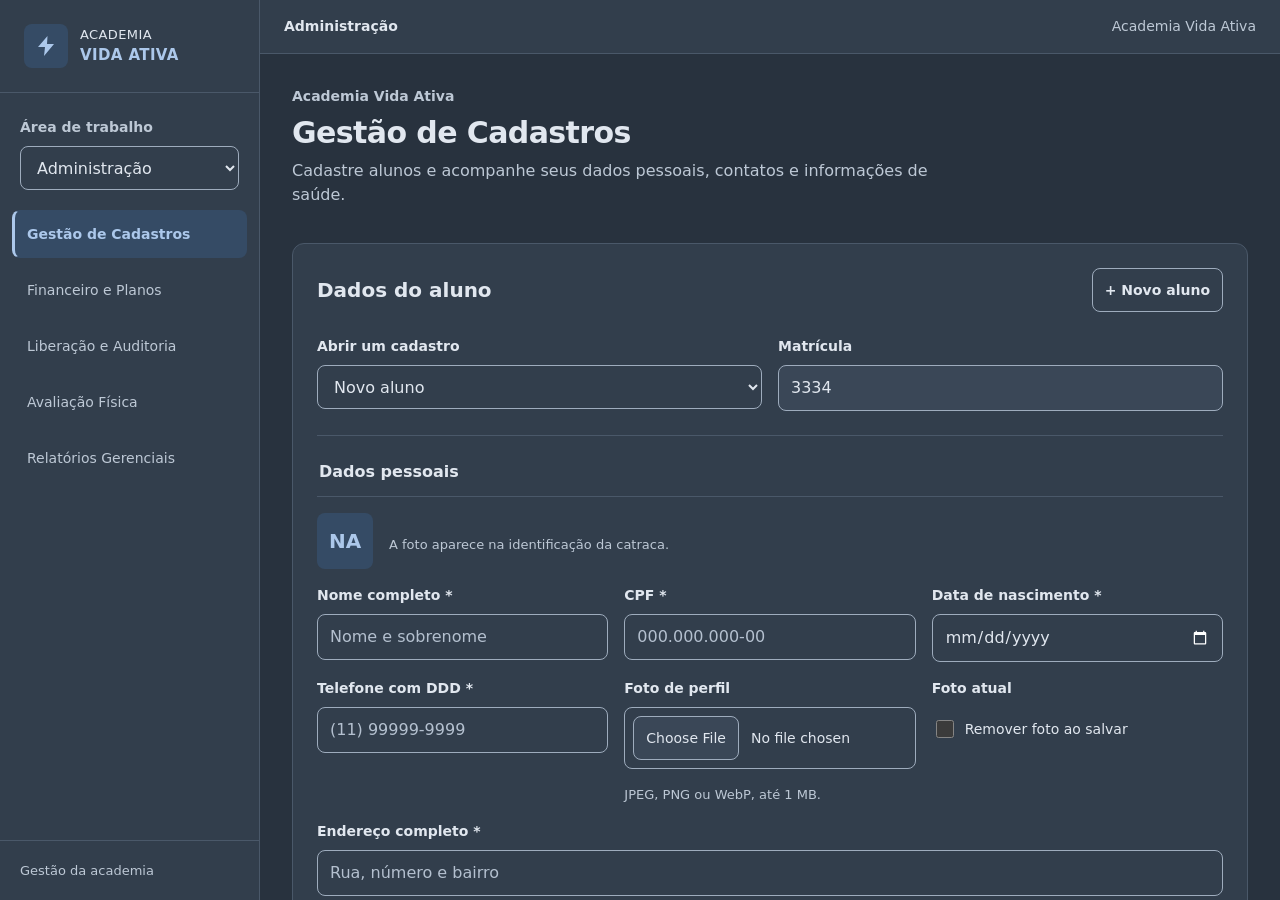
==== index.html @ 11cb891c "Publica projeto Academia Vida Ativa" ====
<!DOCTYPE html>
<html lang="pt-BR">
<head><meta charset="UTF-8"><meta name="viewport" content="width=device-width, initial-scale=1"><meta name="theme-color" content="#28323E"><title>Academia Vida Ativa</title><link rel="stylesheet" href="style.css"></head>
<body>
<a class="skip-link" href="#conteudo">Ir para o módulo</a>
<div class="shell">
<aside class="sidebar">
 <div class="brand"><span class="brand-mark" aria-hidden="true"><svg viewBox="0 0 24 24" focusable="false"><path d="M13.5 2 4 13h7l-1 9 10-12h-7l.5-8Z"/></svg></span><div>ACADEMIA<br><strong>VIDA ATIVA</strong></div></div>
 <div class="profile"><label for="perfil">Área de trabalho</label><select id="perfil"><option value="admin">Administração</option><option value="portaria">Portaria</option></select></div>
 <nav class="sidebar-nav" aria-label="Módulos da academia"><ul>
 <li class="item-admin"><a href="modulos/mod01-cadastros/index.html" target="conteudo" class="nav-link"><span>Gestão de Cadastros</span></a></li>
 <li class="item-admin"><a href="modulos/modulo%202/index.html" target="conteudo" class="nav-link"><span>Financeiro e Planos</span></a></li>
 <li class="item-portaria"><a href="modulos/mod03-catraca/index.html" target="conteudo" class="nav-link"><span>Controle de Catraca</span></a></li>
 <li class="item-admin"><a href="modulos/mod04-auditoria/index.html" target="conteudo" class="nav-link"><span>Liberação e Auditoria</span></a></li>
 <li class="item-admin"><a href="modulos/Modulo%205/index.html" target="conteudo" class="nav-link"><span>Avaliação Física</span></a></li>
 <li class="item-admin"><a href="modulos/mod06-relatorios/index.html" target="conteudo" class="nav-link"><span>Relatórios Gerenciais</span></a></li>
 </ul></nav>
 <div class="sidebar-footer"><p>Gestão da academia</p></div>
</aside>
<main class="content">
 <header class="workspace-bar"><strong id="workspace-name">Administração</strong><span>Academia Vida Ativa</span></header>
 <iframe id="conteudo" name="conteudo" title="Gestão de Cadastros" src="modulos/mod01-cadastros/index.html"></iframe>
 <p id="shell-feedback" class="shell-feedback" role="status" aria-live="polite"></p>
</main>
</div>
<script src="assets/demo.js"></script><script src="main.js"></script>
</body></html>
---- style.css ----
@import url("assets/app.css");
html, body { height: 100%; overflow: hidden; }
.shell { height: 100vh; height: 100dvh; display: grid; grid-template-columns: 260px minmax(0, 1fr); }
.sidebar { background: var(--surface); border-right: 1px solid var(--border); display: flex; flex-direction: column; min-height: 0; }
.brand { display: flex; align-items: center; gap: 12px; padding: 24px; font-size: 13px; line-height: 1.4; letter-spacing: .03em; border-bottom: 1px solid var(--border); font-weight: 500; }
.brand strong { color: var(--accent); font-size: 15px; font-weight: 600; }
.brand-mark { display: grid; place-items: center; background: var(--accent-soft); color: var(--accent); width: 44px; height: 44px; flex-shrink: 0; border-radius: 8px; }
.brand-mark svg { width: 24px; height: 24px; fill: currentColor; }
.profile { padding: 24px 20px 8px; }
.profile label { display: block; color: var(--muted); margin-bottom: 8px; font-size: 14px; }
.sidebar-nav { padding: 12px; overflow-y: auto; flex: 1; }
.sidebar-nav ul { list-style: none; margin: 0; padding: 0; display: flex; flex-direction: column; gap: 8px; }
.nav-link { display: flex; align-items: center; gap: 12px; padding: 12px; color: var(--muted); border-radius: 8px; text-decoration: none; font-size: 14px; min-height: 48px; border: 1px solid transparent; border-left: 3px solid transparent; scroll-margin-inline: 8px; }
.nav-link:hover { background: var(--surface-soft); color: var(--text); }
.nav-link.active { background: var(--accent-soft); color: var(--accent); border-left-color: var(--accent); font-weight: 600; }
.sidebar-footer { padding: 20px; border-top: 1px solid var(--border); }
.sidebar-footer p { font-size: 13px; color: var(--muted); margin: 0; }
.content { display: flex; flex-direction: column; min-width: 0; min-height: 0; }
.workspace-bar { display: flex; justify-content: space-between; align-items: center; gap: 16px; border-bottom: 1px solid var(--border); padding: 16px 24px; background: var(--surface); font-size: 14px; }
.workspace-bar strong { font-weight: 600; }
.workspace-bar > span { color: var(--muted); }
iframe { width: 100%; border: 0; flex: 1; min-height: 0; background: var(--bg); }
.shell-feedback { font-size: 14px; margin: 0; padding: 0 20px; }
.shell-feedback:not(:empty) { padding: 12px 20px; border-top: 1px solid var(--red-border); color: var(--red); background: var(--red-soft); }
.skip-link { position: fixed; left: 16px; top: -100px; z-index: 20; background: var(--accent); color: var(--on-accent); padding: 12px 16px; border-radius: 8px; }
.skip-link:focus { top: 12px; }
@media(max-width:850px) {
  .shell { grid-template-columns: 220px minmax(0, 1fr); }
  .brand { padding: 24px 16px; }
  .profile { padding: 16px 12px 8px; }
  .sidebar-nav { padding: 8px; }
}
@media(max-width:760px) {
  .shell { grid-template-columns: minmax(0, 1fr); grid-template-rows: auto minmax(0, 1fr); }
  .sidebar { display: grid; grid-template-columns: minmax(0, 1fr) 145px; border-right: 0; border-bottom: 1px solid var(--border); }
  .brand { padding: 16px; border: 0; gap: 8px; }
  .brand-mark { width: 32px; height: 32px; }
  .brand-mark svg { width: 20px; height: 20px; }
  .profile { padding: 12px 12px 12px 0; }
  .profile label { margin-bottom: 4px; }
  .profile select { padding: 8px; font-size: 14px; }
  .sidebar-nav { grid-column: 1 / -1; padding: 0 8px 12px; overflow-x: auto; }
  .sidebar-nav ul { flex-direction: row; width: max-content; gap: 8px; }
  .nav-link { padding: 10px 12px; min-height: 44px; white-space: nowrap; border-color: var(--border); }
  .nav-link.active { border-left-color: var(--accent); }
  .sidebar-footer { display: none; }
  .workspace-bar { padding: 12px 16px; gap: 8px; }
}
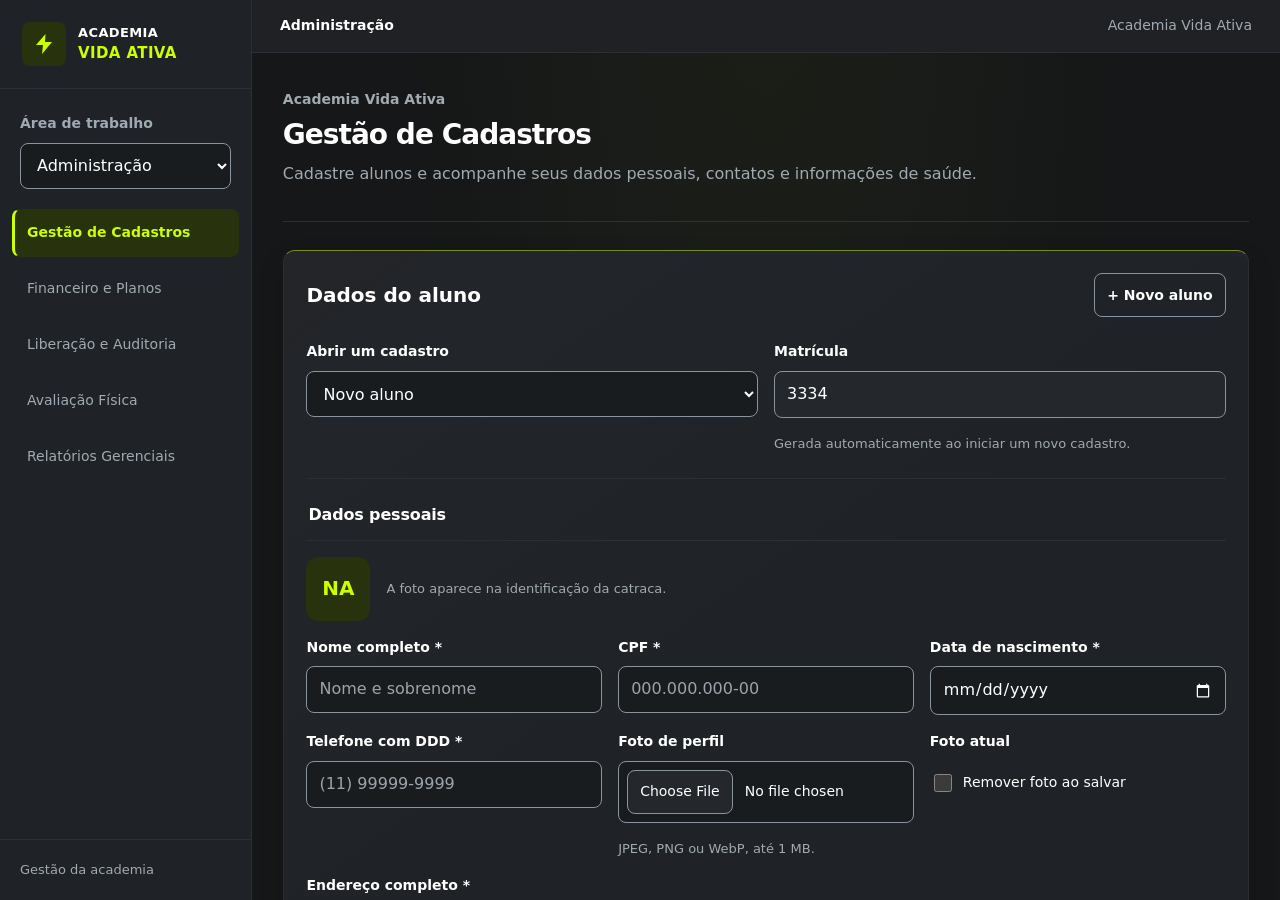
==== commit 63141ab8: "feat(ui): aplica identidade Carbono e Neon" ====
--- a/index.html
+++ b/index.html
@@ -1,13 +1,15 @@
 <!DOCTYPE html>
 <html lang="pt-BR">
-<head><meta charset="UTF-8"><meta name="viewport" content="width=device-width, initial-scale=1"><meta name="theme-color" content="#28323E"><title>Academia Vida Ativa</title><link rel="stylesheet" href="style.css"></head>
+<head><meta charset="UTF-8"><meta name="viewport" content="width=device-width, initial-scale=1"><meta name="theme-color" content="#151718"><title>Academia Vida Ativa</title><link rel="stylesheet" href="style.css"></head>
 <body>
 <a class="skip-link" href="#conteudo">Ir para o módulo</a>
 <div class="shell">
 <aside class="sidebar">
  <div class="brand"><span class="brand-mark" aria-hidden="true"><svg viewBox="0 0 24 24" focusable="false"><path d="M13.5 2 4 13h7l-1 9 10-12h-7l.5-8Z"/></svg></span><div>ACADEMIA<br><strong>VIDA ATIVA</strong></div></div>
  <div class="profile"><label for="perfil">Área de trabalho</label><select id="perfil"><option value="admin">Administração</option><option value="portaria">Portaria</option></select></div>
- <nav class="sidebar-nav" aria-label="Módulos da academia"><ul>
+ <nav class="sidebar-nav" aria-label="Módulos da academia">
+ <button class="mobile-nav-toggle" id="mobile-nav-toggle" type="button" aria-expanded="false" aria-controls="module-links"><span>Escolher módulo</span><span class="mobile-nav-chevron" aria-hidden="true">⌄</span></button>
+ <ul id="module-links">
  <li class="item-admin"><a href="modulos/mod01-cadastros/index.html" target="conteudo" class="nav-link"><span>Gestão de Cadastros</span></a></li>
  <li class="item-admin"><a href="modulos/modulo%202/index.html" target="conteudo" class="nav-link"><span>Financeiro e Planos</span></a></li>
  <li class="item-portaria"><a href="modulos/mod03-catraca/index.html" target="conteudo" class="nav-link"><span>Controle de Catraca</span></a></li>
--- a/style.css
+++ b/style.css
@@ -1,8 +1,8 @@
 @import url("assets/app.css");
 html, body { height: 100%; overflow: hidden; }
-.shell { height: 100vh; height: 100dvh; display: grid; grid-template-columns: 260px minmax(0, 1fr); }
+.shell { height: 100vh; height: 100dvh; display: grid; grid-template-columns: 252px minmax(0, 1fr); }
 .sidebar { background: var(--surface); border-right: 1px solid var(--border); display: flex; flex-direction: column; min-height: 0; }
-.brand { display: flex; align-items: center; gap: 12px; padding: 24px; font-size: 13px; line-height: 1.4; letter-spacing: .03em; border-bottom: 1px solid var(--border); font-weight: 500; }
+.brand { display: flex; align-items: center; gap: 12px; padding: 22px; font-size: 13px; line-height: 1.4; letter-spacing: .03em; border-bottom: 1px solid var(--border); font-weight: 600; }
 .brand strong { color: var(--accent); font-size: 15px; font-weight: 600; }
 .brand-mark { display: grid; place-items: center; background: var(--accent-soft); color: var(--accent); width: 44px; height: 44px; flex-shrink: 0; border-radius: 8px; }
 .brand-mark svg { width: 24px; height: 24px; fill: currentColor; }
@@ -10,13 +10,14 @@
 .profile label { display: block; color: var(--muted); margin-bottom: 8px; font-size: 14px; }
 .sidebar-nav { padding: 12px; overflow-y: auto; flex: 1; }
 .sidebar-nav ul { list-style: none; margin: 0; padding: 0; display: flex; flex-direction: column; gap: 8px; }
-.nav-link { display: flex; align-items: center; gap: 12px; padding: 12px; color: var(--muted); border-radius: 8px; text-decoration: none; font-size: 14px; min-height: 48px; border: 1px solid transparent; border-left: 3px solid transparent; scroll-margin-inline: 8px; }
+.nav-link { display: flex; align-items: center; gap: 12px; padding: 12px; color: var(--muted); border-radius: 8px; text-decoration: none; font-size: 14px; min-height: 48px; border: 1px solid transparent; border-left: 3px solid transparent; scroll-margin-inline: 8px; transition: color var(--motion-fast), background-color var(--motion-fast), border-color var(--motion-fast); }
 .nav-link:hover { background: var(--surface-soft); color: var(--text); }
 .nav-link.active { background: var(--accent-soft); color: var(--accent); border-left-color: var(--accent); font-weight: 600; }
+.mobile-nav-toggle { display: none; }
 .sidebar-footer { padding: 20px; border-top: 1px solid var(--border); }
 .sidebar-footer p { font-size: 13px; color: var(--muted); margin: 0; }
 .content { display: flex; flex-direction: column; min-width: 0; min-height: 0; }
-.workspace-bar { display: flex; justify-content: space-between; align-items: center; gap: 16px; border-bottom: 1px solid var(--border); padding: 16px 24px; background: var(--surface); font-size: 14px; }
+.workspace-bar { display: flex; justify-content: space-between; align-items: center; gap: 16px; border-bottom: 1px solid var(--border); padding: 15px 28px; background: color-mix(in srgb, var(--surface), transparent 3%); font-size: 14px; }
 .workspace-bar strong { font-weight: 600; }
 .workspace-bar > span { color: var(--muted); }
 iframe { width: 100%; border: 0; flex: 1; min-height: 0; background: var(--bg); }
@@ -32,17 +33,23 @@
 }
 @media(max-width:760px) {
   .shell { grid-template-columns: minmax(0, 1fr); grid-template-rows: auto minmax(0, 1fr); }
-  .sidebar { display: grid; grid-template-columns: minmax(0, 1fr) 145px; border-right: 0; border-bottom: 1px solid var(--border); }
-  .brand { padding: 16px; border: 0; gap: 8px; }
+  .sidebar { display: grid; grid-template-columns: minmax(0, 1fr) minmax(128px, 39%); border-right: 0; border-bottom: 1px solid var(--border); position: relative; z-index: 3; }
+  .brand { padding: 12px 16px; border: 0; gap: 8px; }
   .brand-mark { width: 32px; height: 32px; }
   .brand-mark svg { width: 20px; height: 20px; }
   .profile { padding: 12px 12px 12px 0; }
   .profile label { margin-bottom: 4px; }
   .profile select { padding: 8px; font-size: 14px; }
-  .sidebar-nav { grid-column: 1 / -1; padding: 0 8px 12px; overflow-x: auto; }
-  .sidebar-nav ul { flex-direction: row; width: max-content; gap: 8px; }
-  .nav-link { padding: 10px 12px; min-height: 44px; white-space: nowrap; border-color: var(--border); }
+  .sidebar-nav { grid-column: 1 / -1; padding: 0 12px 10px; position: relative; }
+  .mobile-nav-toggle { display: flex; align-items: center; justify-content: space-between; width: 100%; min-height: 42px; border: 1px solid var(--border); border-radius: 8px; padding: 8px 12px; color: var(--text); background: var(--surface-soft); font: inherit; font-size: 14px; font-weight: 600; text-align: left; cursor: pointer; }
+  .mobile-nav-toggle:focus-visible { outline: 3px solid var(--accent); outline-offset: 3px; }
+  .mobile-nav-chevron { color: var(--accent); font-size: 18px; line-height: 1; transition: transform var(--motion-fast); }
+  .mobile-nav-toggle[aria-expanded="true"] .mobile-nav-chevron { transform: rotate(180deg); }
+  .sidebar-nav ul { display: none; position: absolute; top: calc(100% - 2px); left: 12px; right: 12px; z-index: 5; width: auto; grid-template-columns: repeat(2, minmax(0, 1fr)); gap: 6px; padding: 8px; border: 1px solid var(--border); border-radius: 10px; background: var(--surface); box-shadow: var(--shadow-panel); }
+  .sidebar-nav.is-open ul { display: grid; }
+  .nav-link { padding: 9px 10px; min-height: 44px; border-color: transparent; font-size: 13px; line-height: 1.25; }
   .nav-link.active { border-left-color: var(--accent); }
   .sidebar-footer { display: none; }
-  .workspace-bar { padding: 12px 16px; gap: 8px; }
+  .workspace-bar { padding: 10px 16px; gap: 8px; font-size: 13px; }
+  .workspace-bar > span { text-align: right; }
 }
